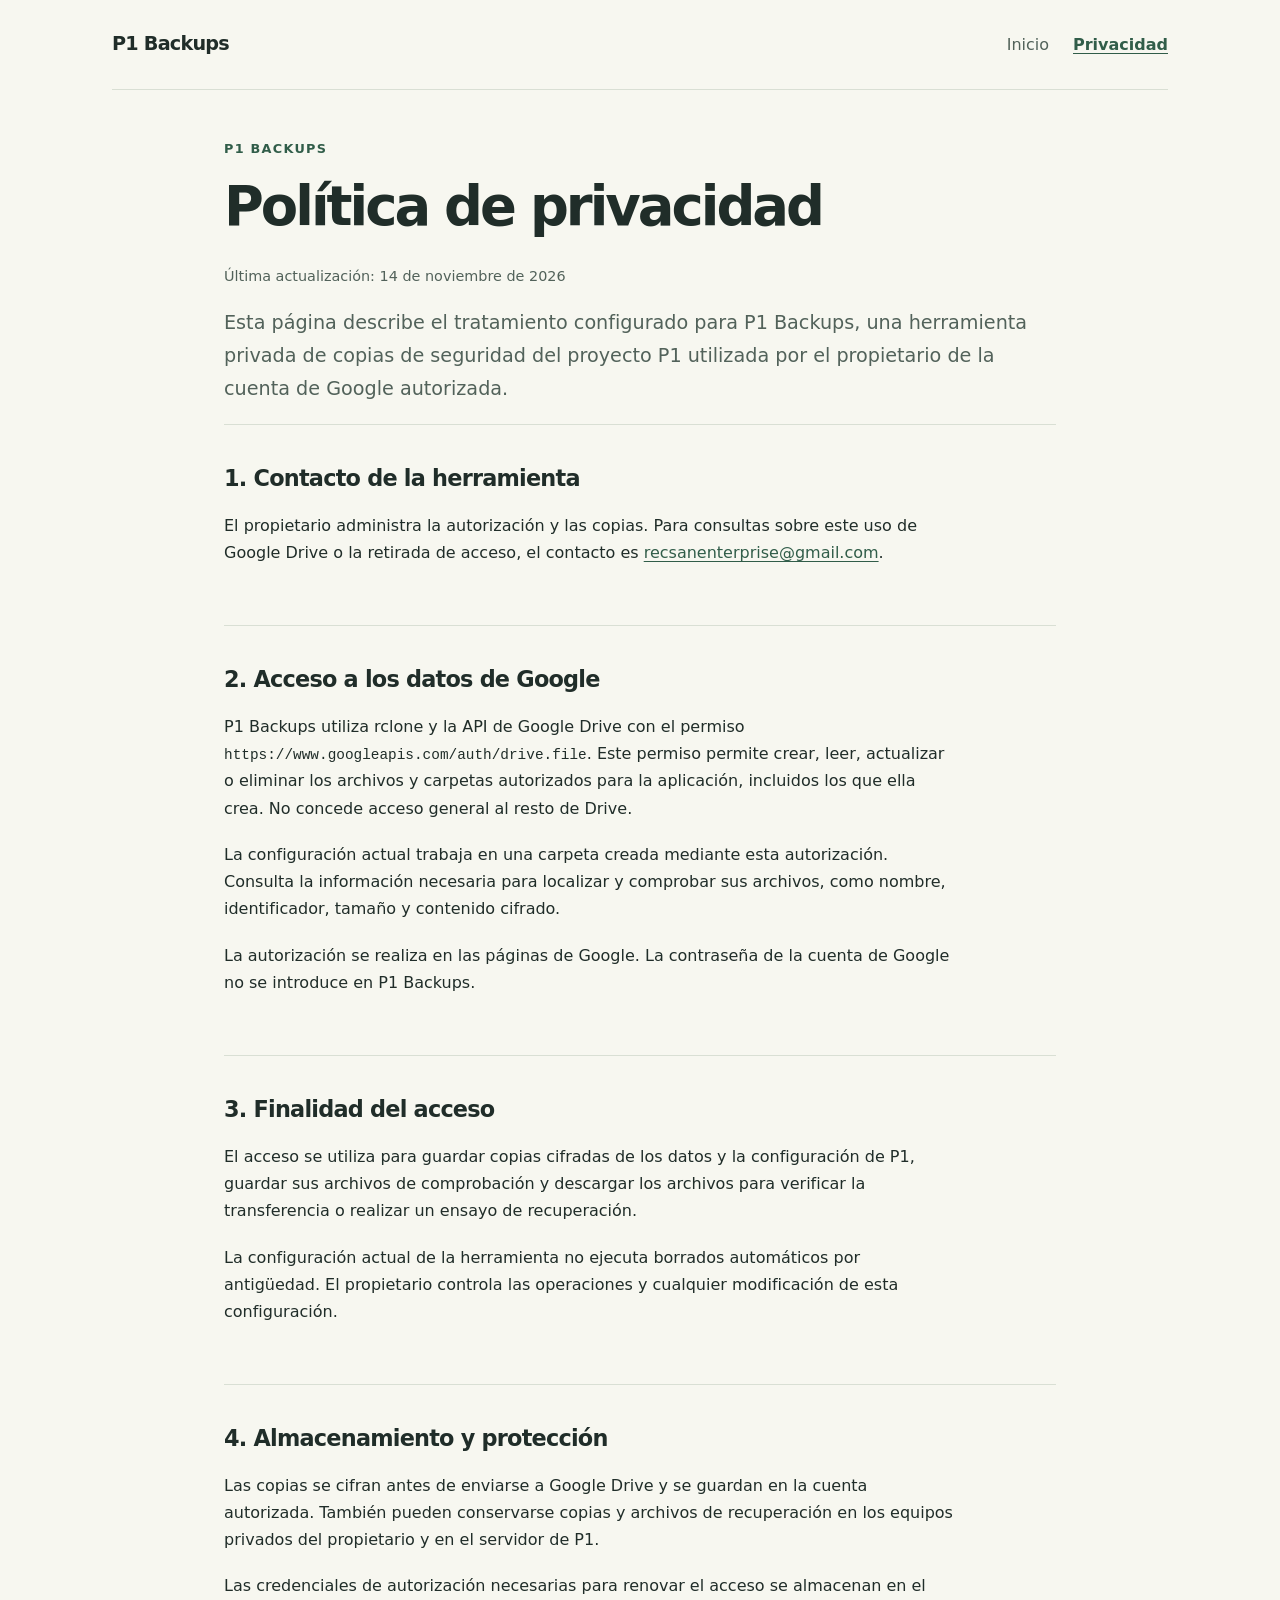
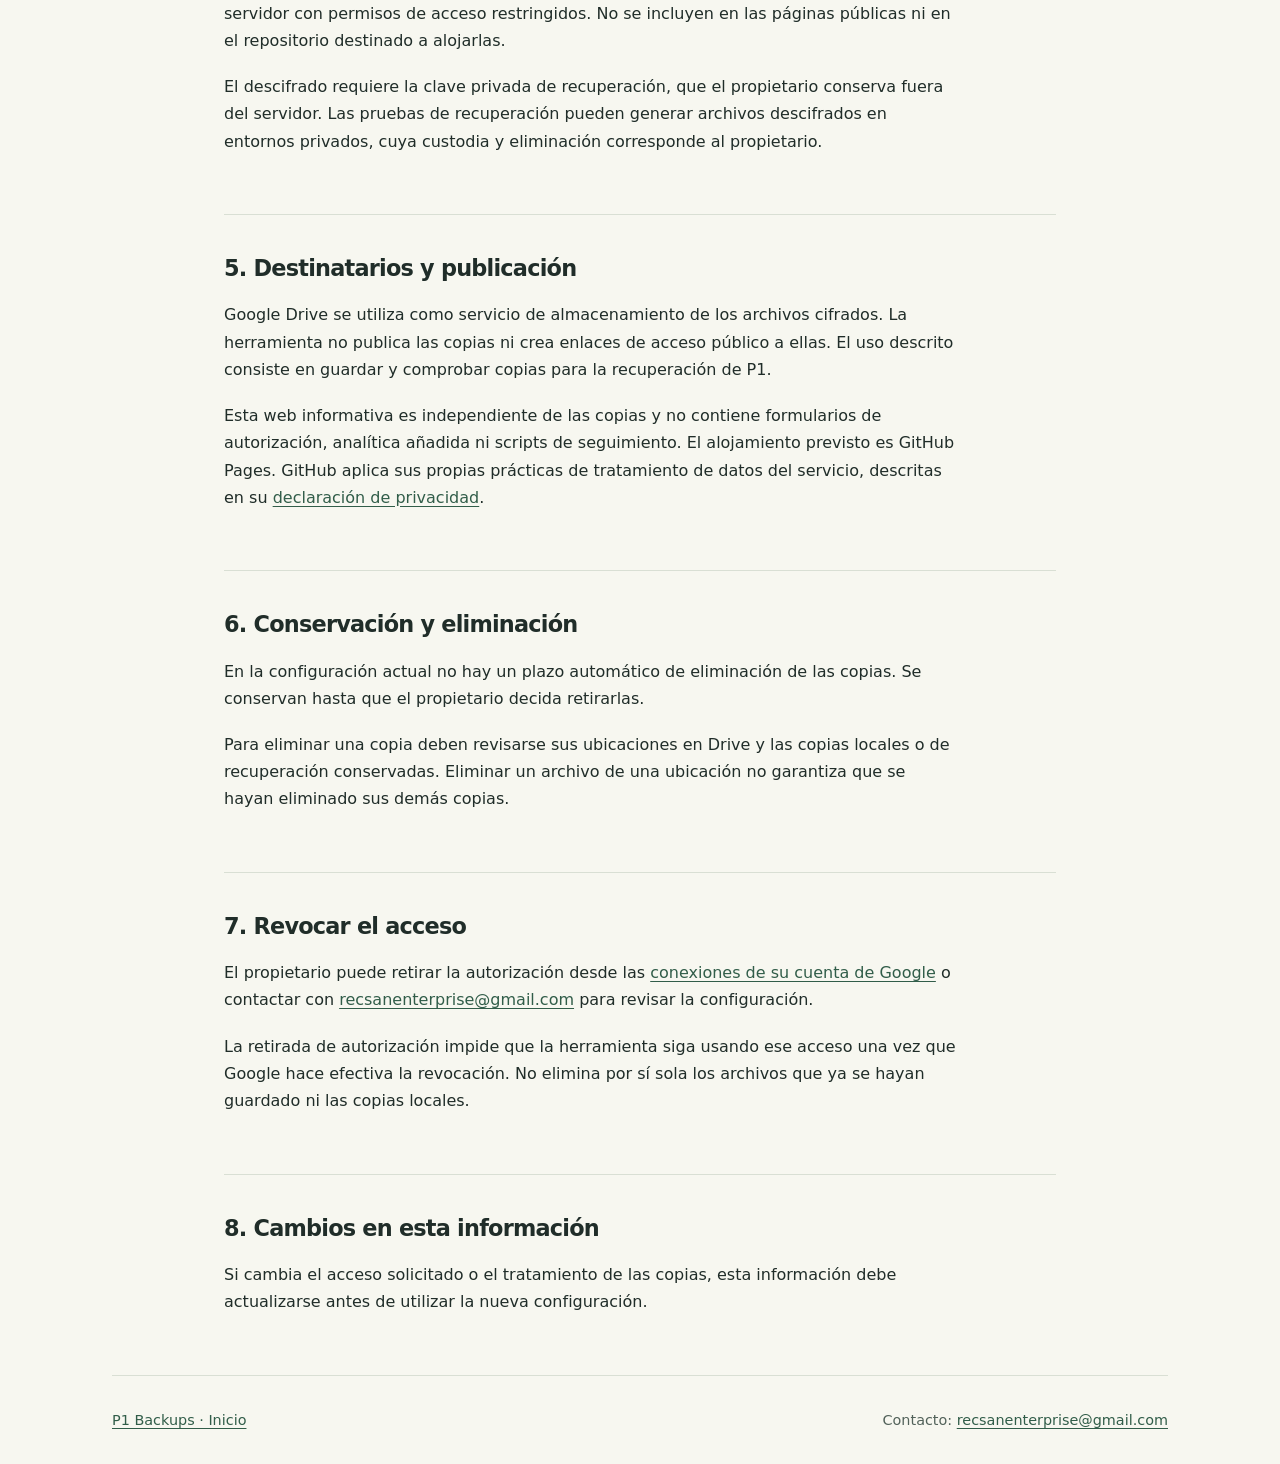
==== privacy.html @ 3b6e063c "Publish P1 Backups information and privacy pages" ====
<!doctype html>
<html lang="es">
  <head>
    <meta charset="utf-8">
    <meta name="viewport" content="width=device-width, initial-scale=1">
    <meta name="robots" content="noindex, nofollow">
    <meta name="description" content="Cómo P1 Backups accede a Google Drive, utiliza las autorizaciones y almacena las copias cifradas.">
    <title>Política de privacidad · P1 Backups</title>
    <link rel="stylesheet" href="styles.css">
  </head>
  <body>
    <a class="skip-link" href="#contenido">Saltar al contenido</a>
    <header class="site-header">
      <a class="brand" href="index.html">P1 Backups</a>
      <nav aria-label="Navegación principal">
        <a href="index.html">Inicio</a>
        <a href="privacy.html" aria-current="page">Privacidad</a>
      </nav>
    </header>
    <main id="contenido" class="policy">
      <p class="eyebrow">P1 Backups</p>
      <h1>Política de privacidad</h1>
      <p class="updated">Última actualización: 14 de noviembre de 2026</p>
      <p class="lead">Esta página describe el tratamiento configurado para P1 Backups, una herramienta privada de copias de seguridad del proyecto P1 utilizada por el propietario de la cuenta de Google autorizada.</p>
      <section class="section" aria-labelledby="contacto">
        <h2 id="contacto">1. Contacto de la herramienta</h2>
        <p>El propietario administra la autorización y las copias. Para consultas sobre este uso de Google Drive o la retirada de acceso, el contacto es <a href="mailto:recsanenterprise@gmail.com">recsanenterprise@gmail.com</a>.</p>
      </section>
      <section class="section" aria-labelledby="datos">
        <h2 id="datos">2. Acceso a los datos de Google</h2>
        <p>P1 Backups utiliza rclone y la API de Google Drive con el permiso <code>https://www.googleapis.com/auth/drive.file</code>. Este permiso permite crear, leer, actualizar o eliminar los archivos y carpetas autorizados para la aplicación, incluidos los que ella crea. No concede acceso general al resto de Drive.</p>
        <p>La configuración actual trabaja en una carpeta creada mediante esta autorización. Consulta la información necesaria para localizar y comprobar sus archivos, como nombre, identificador, tamaño y contenido cifrado.</p>
        <p>La autorización se realiza en las páginas de Google. La contraseña de la cuenta de Google no se introduce en P1 Backups.</p>
      </section>
      <section class="section" aria-labelledby="finalidad">
        <h2 id="finalidad">3. Finalidad del acceso</h2>
        <p>El acceso se utiliza para guardar copias cifradas de los datos y la configuración de P1, guardar sus archivos de comprobación y descargar los archivos para verificar la transferencia o realizar un ensayo de recuperación.</p>
        <p>La configuración actual de la herramienta no ejecuta borrados automáticos por antigüedad. El propietario controla las operaciones y cualquier modificación de esta configuración.</p>
      </section>
      <section class="section" aria-labelledby="almacenamiento">
        <h2 id="almacenamiento">4. Almacenamiento y protección</h2>
        <p>Las copias se cifran antes de enviarse a Google Drive y se guardan en la cuenta autorizada. También pueden conservarse copias y archivos de recuperación en los equipos privados del propietario y en el servidor de P1.</p>
        <p>Las credenciales de autorización necesarias para renovar el acceso se almacenan en el servidor con permisos de acceso restringidos. No se incluyen en las páginas públicas ni en el repositorio destinado a alojarlas.</p>
        <p>El descifrado requiere la clave privada de recuperación, que el propietario conserva fuera del servidor. Las pruebas de recuperación pueden generar archivos descifrados en entornos privados, cuya custodia y eliminación corresponde al propietario.</p>
      </section>
      <section class="section" aria-labelledby="comunicacion">
        <h2 id="comunicacion">5. Destinatarios y publicación</h2>
        <p>Google Drive se utiliza como servicio de almacenamiento de los archivos cifrados. La herramienta no publica las copias ni crea enlaces de acceso público a ellas. El uso descrito consiste en guardar y comprobar copias para la recuperación de P1.</p>
        <p>Esta web informativa es independiente de las copias y no contiene formularios de autorización, analítica añadida ni scripts de seguimiento. El alojamiento previsto es GitHub Pages. GitHub aplica sus propias prácticas de tratamiento de datos del servicio, descritas en su <a href="https://docs.github.com/en/site-policy/privacy-policies/github-general-privacy-statement">declaración de privacidad</a>.</p>
      </section>
      <section class="section" aria-labelledby="conservacion">
        <h2 id="conservacion">6. Conservación y eliminación</h2>
        <p>En la configuración actual no hay un plazo automático de eliminación de las copias. Se conservan hasta que el propietario decida retirarlas.</p>
        <p>Para eliminar una copia deben revisarse sus ubicaciones en Drive y las copias locales o de recuperación conservadas. Eliminar un archivo de una ubicación no garantiza que se hayan eliminado sus demás copias.</p>
      </section>
      <section class="section" aria-labelledby="revocacion">
        <h2 id="revocacion">7. Revocar el acceso</h2>
        <p>El propietario puede retirar la autorización desde las <a href="https://myaccount.google.com/connections">conexiones de su cuenta de Google</a> o contactar con <a href="mailto:recsanenterprise@gmail.com">recsanenterprise@gmail.com</a> para revisar la configuración.</p>
        <p>La retirada de autorización impide que la herramienta siga usando ese acceso una vez que Google hace efectiva la revocación. No elimina por sí sola los archivos que ya se hayan guardado ni las copias locales.</p>
      </section>
      <section class="section" aria-labelledby="cambios">
        <h2 id="cambios">8. Cambios en esta información</h2>
        <p>Si cambia el acceso solicitado o el tratamiento de las copias, esta información debe actualizarse antes de utilizar la nueva configuración.</p>
      </section>
    </main>
    <footer class="site-footer">
      <a href="index.html">P1 Backups · Inicio</a>
      <span>Contacto: <a href="mailto:recsanenterprise@gmail.com">recsanenterprise@gmail.com</a></span>
    </footer>
  </body>
</html>
---- styles.css ----
:root {
  color-scheme: light;
  --paper: #f7f7f0;
  --surface: #fff;
  --ink: #202d29;
  --muted: #52625a;
  --accent: #315d49;
  --line: #d9dfd4;
  --radius: 1rem;
  --width: 66rem;
}
* { box-sizing: border-box; }
body { margin: 0; background: var(--paper); color: var(--ink); font: 1rem/1.7 system-ui, sans-serif; }
a { color: var(--accent); text-underline-offset: .2em; overflow-wrap: anywhere; }
a:hover { text-decoration-thickness: .15em; }
a:focus-visible { outline: 3px solid var(--accent); outline-offset: 5px; }
.site-header, main, .site-footer { width: min(var(--width), calc(100% - 3rem)); margin-inline: auto; }
.site-header { display: flex; align-items: center; justify-content: space-between; gap: 1.5rem; padding-block: 1.75rem; border-bottom: 1px solid var(--line); }
.brand { color: var(--ink); font-size: 1.2rem; font-weight: 750; text-decoration: none; letter-spacing: -.04em; }
nav { display: flex; gap: 1.5rem; }
nav a { color: var(--muted); text-decoration: none; }
nav [aria-current] { color: var(--accent); font-weight: 700; text-decoration: underline; }
.intro { padding-block: 3rem 4rem; max-width: 51rem; }
.eyebrow { color: var(--accent); font-size: .8rem; font-weight: 700; letter-spacing: .1em; text-transform: uppercase; margin: 0 0 1rem; }
h1, h2, h3 { line-height: 1.18; text-wrap: balance; }
h1 { font-size: clamp(2.1rem, 5.5vw, 4rem); letter-spacing: -.055em; margin: 0 0 1.5rem; }
h2 { font-size: clamp(1.4rem, 3vw, 2rem); letter-spacing: -.035em; margin: 0 0 1.25rem; }
h3 { font-size: 1.1rem; margin: 0 0 .75rem; }
p { max-width: 72ch; margin: 0 0 1.2rem; }
.lead { color: var(--muted); font-size: 1.2rem; }
.button { display: inline-flex; align-items: center; gap: 1rem; padding: .85rem 1.25rem; margin-top: .8rem; border-radius: .5rem; background: var(--accent); color: var(--surface); font-weight: 650; text-decoration: none; }
.section { padding-block: 2.5rem; border-top: 1px solid var(--line); }
.steps { display: grid; grid-template-columns: repeat(3, 1fr); gap: 1rem; padding: 0; list-style-position: inside; }
.steps li { padding: 1.5rem; background: var(--surface); border: 1px solid var(--line); border-radius: var(--radius); }
.steps h3 { margin-top: .8rem; }
.steps p { color: var(--muted); font-size: .95rem; margin-bottom: 0; }
code { font-size: .9em; overflow-wrap: anywhere; }
.contact a { font-size: 1.15rem; }
.policy { max-width: 52rem; }
.policy > .eyebrow { margin-top: 3rem; }
.policy h1 { font-size: clamp(2.1rem, 5vw, 3.4rem); }
.policy h2 { font-size: 1.4rem; }
.updated { font-size: .9rem; color: var(--muted); }
.site-footer { display: flex; flex-wrap: wrap; justify-content: space-between; gap: 1rem; padding-block: 2rem; border-top: 1px solid var(--line); font-size: .9rem; color: var(--muted); }
.skip-link { position: absolute; top: -5rem; left: 1rem; padding: .6rem 1rem; background: var(--surface); z-index: 1; }
.skip-link:focus { top: 1rem; }
@media (max-width: 42rem) {
  .site-header, main, .site-footer { width: calc(100% - 2rem); }
  .site-header { padding-block: 1.25rem; }
  nav { gap: 1rem; }
  .intro { padding-block: 2.5rem; }
  .steps { grid-template-columns: 1fr; }
  .section { padding-block: 2rem; }
  .button { width: 100%; justify-content: space-between; }
}
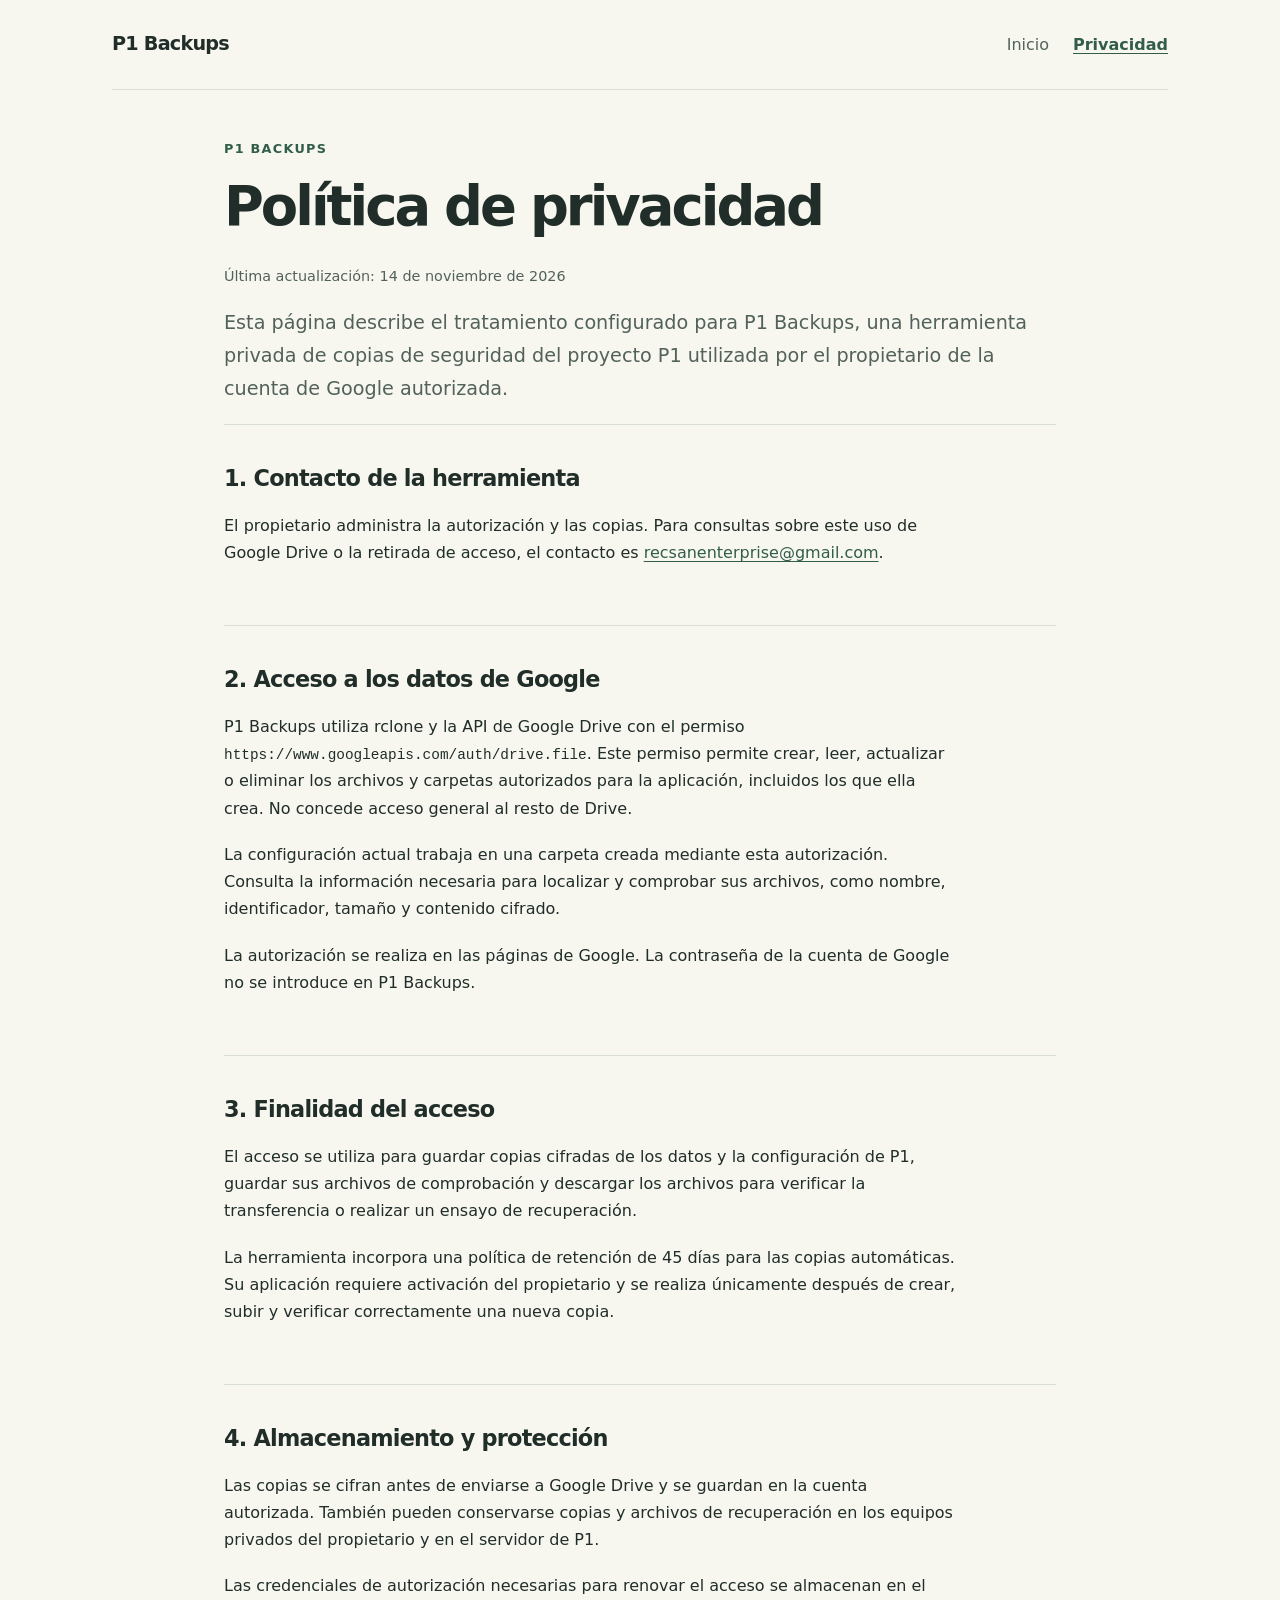
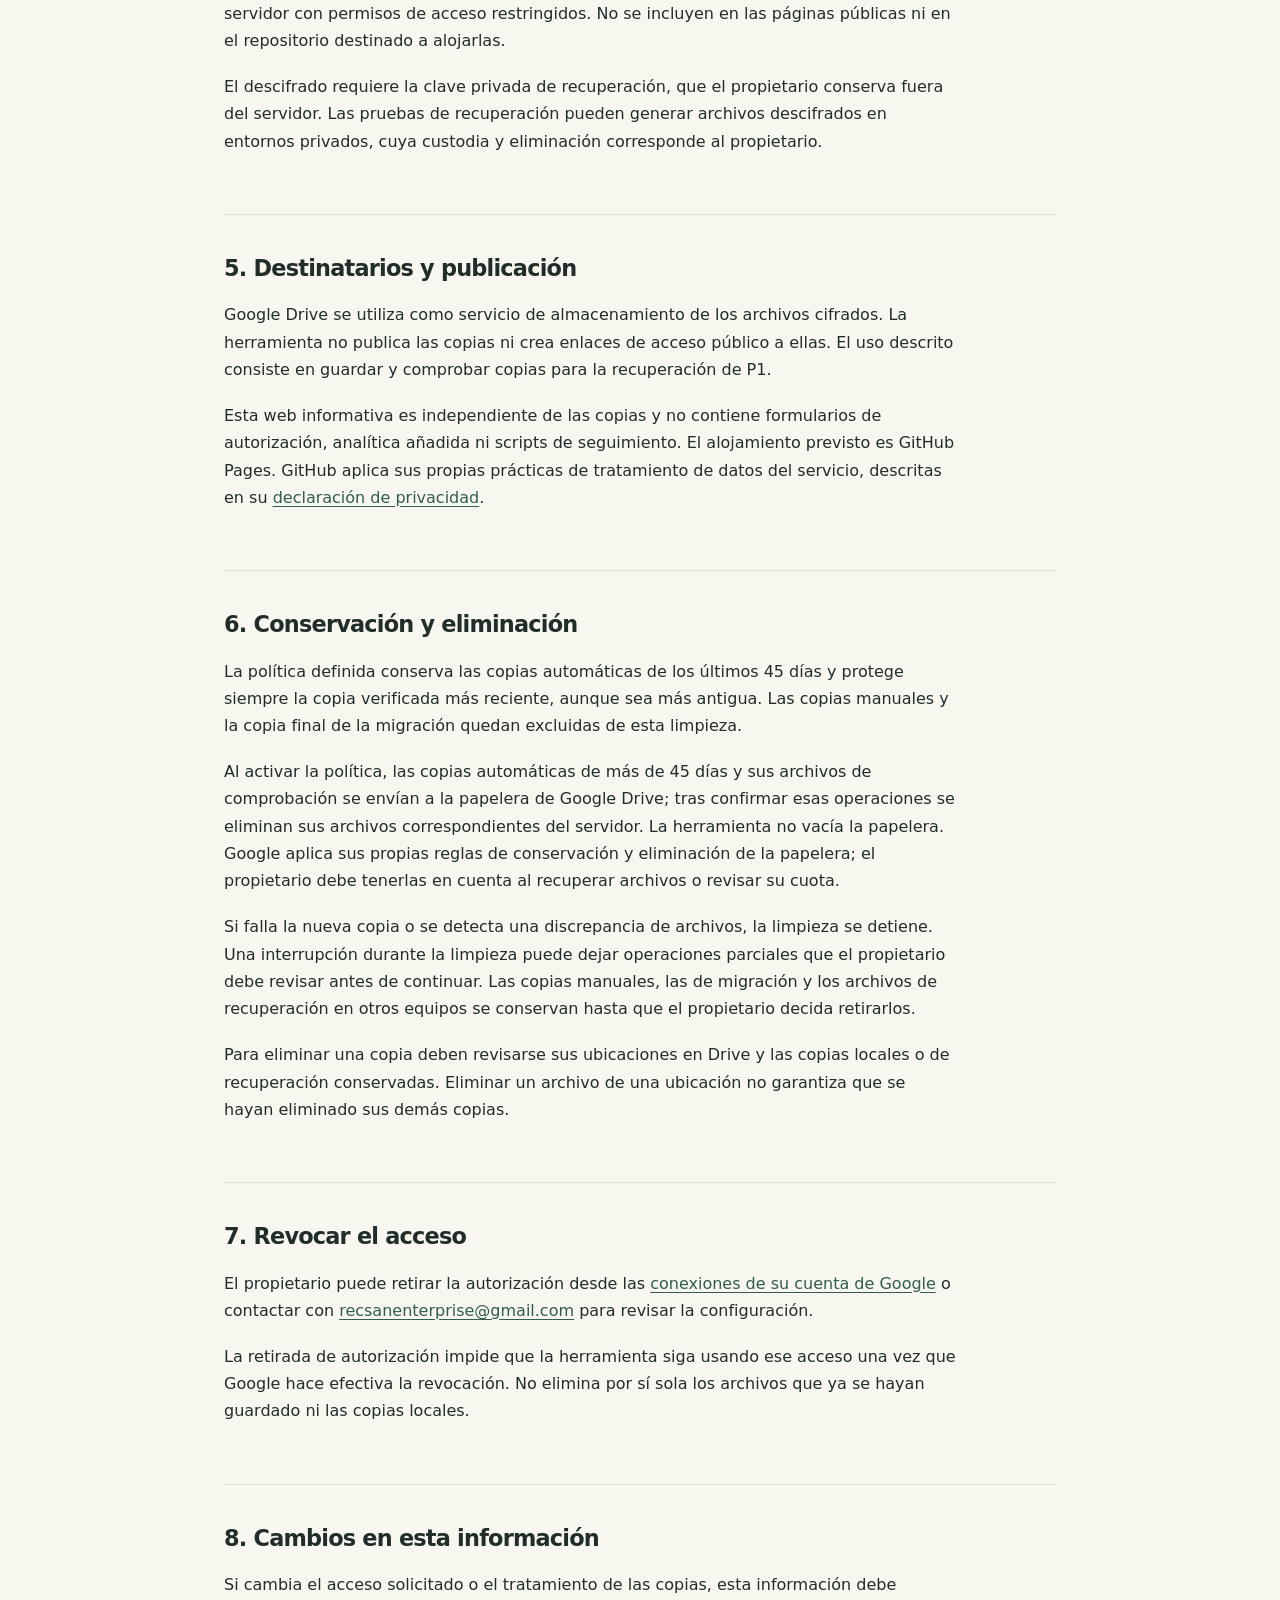
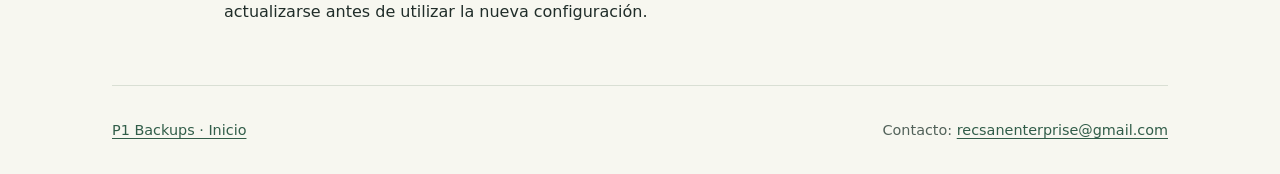
==== commit caf81c1e: "Document 45-day automatic backup retention" ====
--- a/privacy.html
+++ b/privacy.html
@@ -35,7 +35,7 @@
       <section class="section" aria-labelledby="finalidad">
         <h2 id="finalidad">3. Finalidad del acceso</h2>
         <p>El acceso se utiliza para guardar copias cifradas de los datos y la configuración de P1, guardar sus archivos de comprobación y descargar los archivos para verificar la transferencia o realizar un ensayo de recuperación.</p>
-        <p>La configuración actual de la herramienta no ejecuta borrados automáticos por antigüedad. El propietario controla las operaciones y cualquier modificación de esta configuración.</p>
+        <p>La herramienta incorpora una política de retención de 45 días para las copias automáticas. Su aplicación requiere activación del propietario y se realiza únicamente después de crear, subir y verificar correctamente una nueva copia.</p>
       </section>
       <section class="section" aria-labelledby="almacenamiento">
         <h2 id="almacenamiento">4. Almacenamiento y protección</h2>
@@ -50,7 +50,9 @@
       </section>
       <section class="section" aria-labelledby="conservacion">
         <h2 id="conservacion">6. Conservación y eliminación</h2>
-        <p>En la configuración actual no hay un plazo automático de eliminación de las copias. Se conservan hasta que el propietario decida retirarlas.</p>
+        <p>La política definida conserva las copias automáticas de los últimos 45 días y protege siempre la copia verificada más reciente, aunque sea más antigua. Las copias manuales y la copia final de la migración quedan excluidas de esta limpieza.</p>
+        <p>Al activar la política, las copias automáticas de más de 45 días y sus archivos de comprobación se envían a la papelera de Google Drive; tras confirmar esas operaciones se eliminan sus archivos correspondientes del servidor. La herramienta no vacía la papelera. Google aplica sus propias reglas de conservación y eliminación de la papelera; el propietario debe tenerlas en cuenta al recuperar archivos o revisar su cuota.</p>
+        <p>Si falla la nueva copia o se detecta una discrepancia de archivos, la limpieza se detiene. Una interrupción durante la limpieza puede dejar operaciones parciales que el propietario debe revisar antes de continuar. Las copias manuales, las de migración y los archivos de recuperación en otros equipos se conservan hasta que el propietario decida retirarlos.</p>
         <p>Para eliminar una copia deben revisarse sus ubicaciones en Drive y las copias locales o de recuperación conservadas. Eliminar un archivo de una ubicación no garantiza que se hayan eliminado sus demás copias.</p>
       </section>
       <section class="section" aria-labelledby="revocacion">
